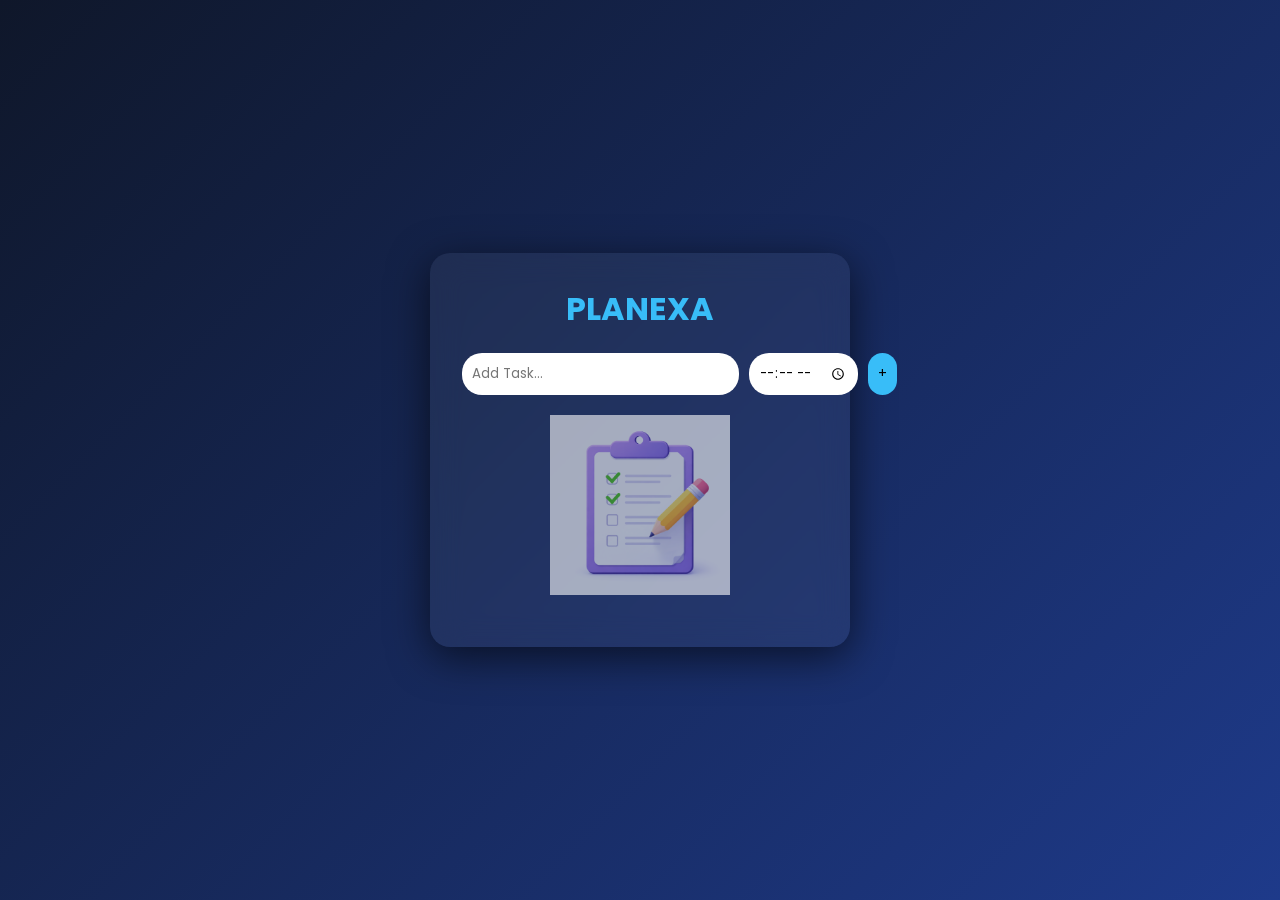
==== index.html @ 07accfc5 "uploded-planexa tasks and features" ====
<!DOCTYPE html>
<html lang="en">
<head>
  <meta charset="UTF-8">
  <meta name="viewport" content="width=device-width, initial-scale=1.0">
  <title>Planexa App</title>

  <link href="https://fonts.googleapis.com/css2?family=Poppins&display=swap" rel="stylesheet">

  <style>
    * {
      margin: 0;
      padding: 0;
      box-sizing: border-box;
      font-family: 'Poppins', sans-serif;
    }

    body {
      display: flex;
      justify-content: center;
      align-items: center;
      min-height: 100vh;
      background: linear-gradient(135deg, #0f172a, #1e3a8a);
    }

    .todo-app {
      width: 100%;
      max-width: 420px;
      padding: 2rem;
      border-radius: 20px;
      background: rgba(255,255,255,0.05);
      backdrop-filter: blur(15px);
      box-shadow: 0 10px 40px rgba(0,0,0,0.6);
      color: white;
    }

    h1 {
      text-align: center;
      margin-bottom: 20px;
      color: #38bdf8;
    }

    .input-area {
      display: flex;
      gap: 10px;
      margin-bottom: 20px;
    }

    input, button {
      border: none;
      outline: none;
      border-radius: 20px;
      padding: 10px;
    }

    #task-input {
      flex: 1;
    }

    #task-time {
      width: 120px;
    }

    button {
      background: #38bdf8;
      cursor: pointer;
    }

    ul {
      list-style: none;
    }

    li {
      display: flex;
      align-items: center;
      justify-content: space-between;
      background: rgba(255,255,255,0.08);
      padding: 10px;
      border-radius: 10px;
      margin-bottom: 10px;
    }

    .completed {
      text-decoration: line-through;
      opacity: 0.5;
    }

    .task-time {
      font-size: 0.8rem;
      color: #cbd5f5;
    }

    .delete-btn {
      cursor: pointer;
      background: none;
      font-size: 1rem;
    }

    .empty-image {
  display: block;
  margin: 20px auto;
  height: 180px;
  opacity: 0.6;
}

  </style>
</head>

<body>

<div class="todo-app">
  <h1>PLANEXA</h1>

  <form class="input-area">
    <input type="text" id="task-input" placeholder="Add Task...">
    <input type="time" id="task-time">
    <button type="submit">+</button>
  </form>
  
  <ul id="task-list"></ul>
  <img class="empty-image" src="./clipboard.png" alt="empty">
</div>

<script>
document.addEventListener('DOMContentLoaded', () => {

  const taskInput = document.getElementById('task-input');
  const taskTime = document.getElementById('task-time');
  const taskList = document.getElementById('task-list');
  const emptyImage = document.querySelector('.empty-image');

  /* 🔥 SHOW / HIDE IMAGE */
  function toggleEmptyState() {
    emptyImage.style.display =
      taskList.children.length === 0 ? 'block' : 'none';
  }

  /* 💾 SAVE */
  function saveTasks() {
    localStorage.setItem('tasks', taskList.innerHTML);
  }

  /* 📥 LOAD */
  function loadTasks() {
    taskList.innerHTML = localStorage.getItem('tasks') || '';

    document.querySelectorAll('.checkbox').forEach(cb => {
      cb.addEventListener('change', handleCheck);
    });

    document.querySelectorAll('.delete-btn').forEach(btn => {
      btn.addEventListener('click', deleteTask);
    });

    toggleEmptyState(); // 🔥 important
  }

  /* ✅ COMPLETE TASK */
  function handleCheck(e) {
    const text = e.target.parentElement.querySelector('.task-text');
    text.classList.toggle('completed');
    saveTasks();
  }

  /* 🗑️ DELETE TASK */
  function deleteTask(e) {
    e.target.parentElement.remove();
    saveTasks();
    toggleEmptyState(); // 🔥 important
  }

  /* ➕ ADD TASK */
  document.querySelector('.input-area').addEventListener('submit', (e) => {
    e.preventDefault();

    const text = taskInput.value.trim();
    const time = taskTime.value;

    if (!text) return;

    const li = document.createElement('li');

    li.innerHTML = `
      <input type="checkbox" class="checkbox">
      <span class="task-text">${text}</span>
      <span class="task-time">${time}</span>
      <button class="delete-btn">🗑️</button>
    `;

    li.querySelector('.checkbox').addEventListener('change', handleCheck);
    li.querySelector('.delete-btn').addEventListener('click', deleteTask);

    taskList.appendChild(li);

    taskInput.value = '';
    taskTime.value = '';

    saveTasks();
    toggleEmptyState(); // 🔥 important
  });

  /* 🚀 INIT */
  loadTasks();
});
</script>

</body>
</html>
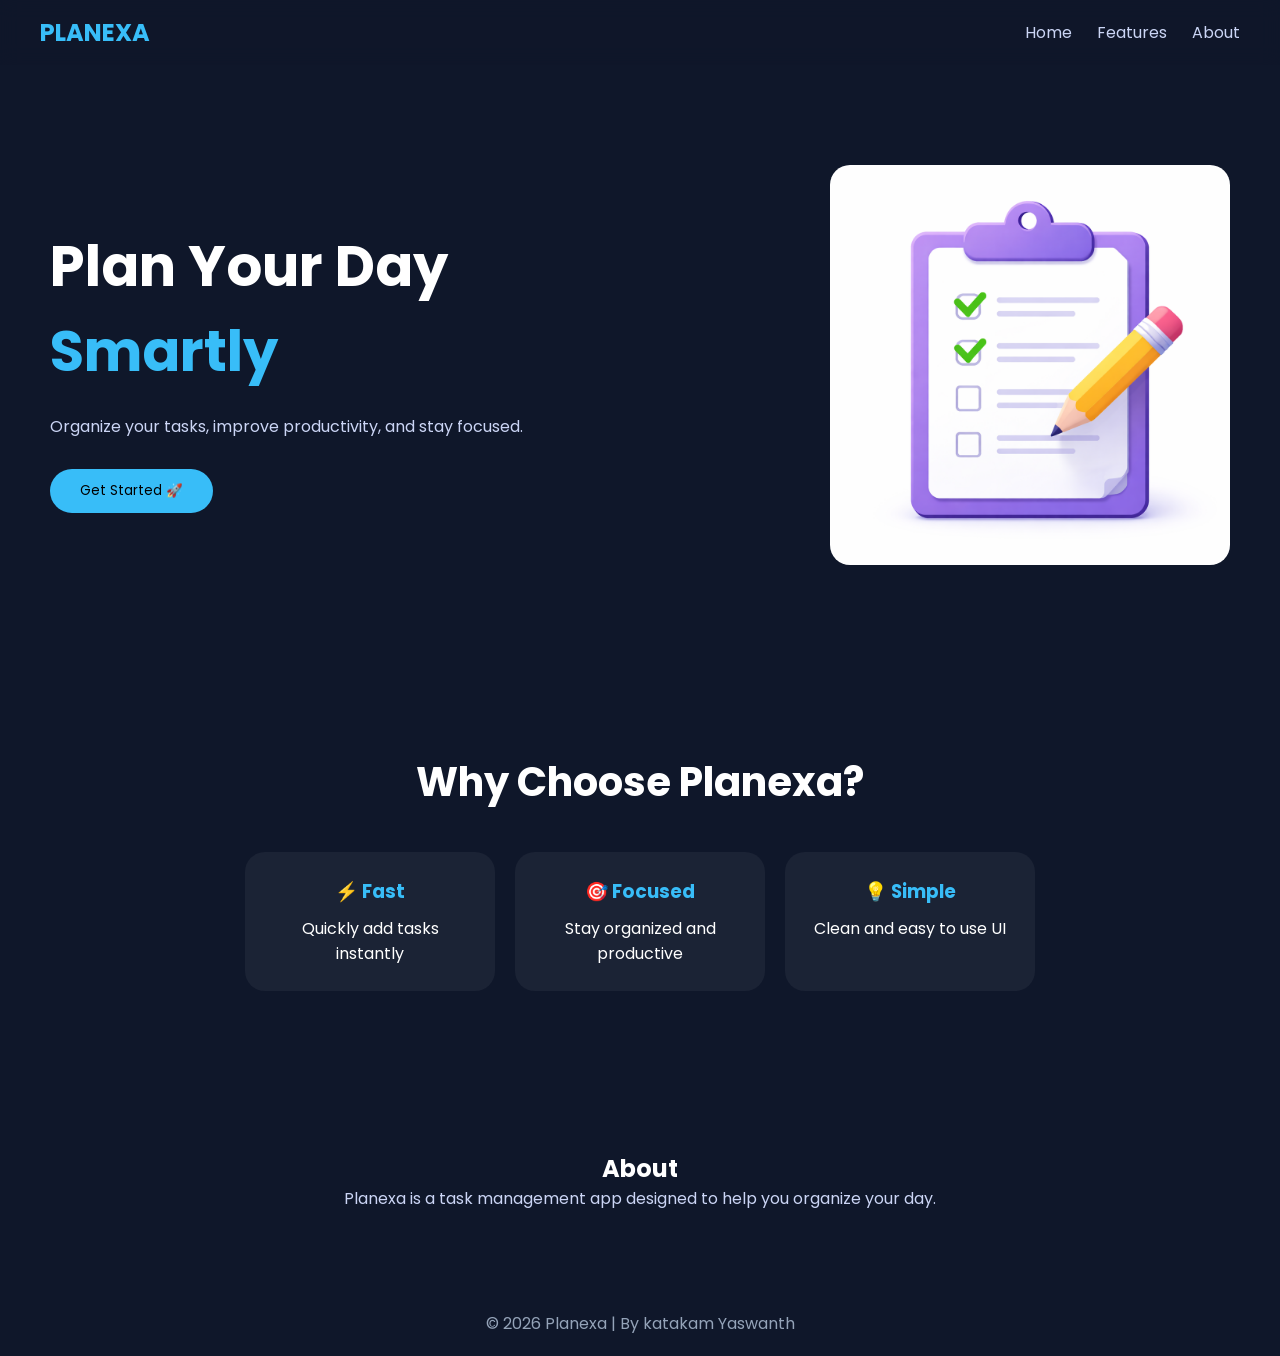
==== commit efb36900: "Add files via upload" ====
--- a/index.html
+++ b/index.html
@@ -3,206 +3,79 @@
 <head>
   <meta charset="UTF-8">
   <meta name="viewport" content="width=device-width, initial-scale=1.0">
-  <title>Planexa App</title>
+  <title>Planexa</title>
 
-  <link href="https://fonts.googleapis.com/css2?family=Poppins&display=swap" rel="stylesheet">
+  <link href="https://fonts.googleapis.com/css2?family=Poppins:wght@300;500;700&display=swap" rel="stylesheet">
 
-  <style>
-    * {
-      margin: 0;
-      padding: 0;
-      box-sizing: border-box;
-      font-family: 'Poppins', sans-serif;
-    }
-
-    body {
-      display: flex;
-      justify-content: center;
-      align-items: center;
-      min-height: 100vh;
-      background: linear-gradient(135deg, #0f172a, #1e3a8a);
-    }
-
-    .todo-app {
-      width: 100%;
-      max-width: 420px;
-      padding: 2rem;
-      border-radius: 20px;
-      background: rgba(255,255,255,0.05);
-      backdrop-filter: blur(15px);
-      box-shadow: 0 10px 40px rgba(0,0,0,0.6);
-      color: white;
-    }
-
-    h1 {
-      text-align: center;
-      margin-bottom: 20px;
-      color: #38bdf8;
-    }
-
-    .input-area {
-      display: flex;
-      gap: 10px;
-      margin-bottom: 20px;
-    }
-
-    input, button {
-      border: none;
-      outline: none;
-      border-radius: 20px;
-      padding: 10px;
-    }
-
-    #task-input {
-      flex: 1;
-    }
-
-    #task-time {
-      width: 120px;
-    }
-
-    button {
-      background: #38bdf8;
-      cursor: pointer;
-    }
-
-    ul {
-      list-style: none;
-    }
-
-    li {
-      display: flex;
-      align-items: center;
-      justify-content: space-between;
-      background: rgba(255,255,255,0.08);
-      padding: 10px;
-      border-radius: 10px;
-      margin-bottom: 10px;
-    }
-
-    .completed {
-      text-decoration: line-through;
-      opacity: 0.5;
-    }
-
-    .task-time {
-      font-size: 0.8rem;
-      color: #cbd5f5;
-    }
-
-    .delete-btn {
-      cursor: pointer;
-      background: none;
-      font-size: 1rem;
-    }
-
-    .empty-image {
-  display: block;
-  margin: 20px auto;
-  height: 180px;
-  opacity: 0.6;
-}
-
-  </style>
+  <link rel="stylesheet" href="a.style.css">
 </head>
 
 <body>
 
-<div class="todo-app">
-  <h1>PLANEXA</h1>
+  <!-- 🔥 NAVBAR -->
+  <nav class="navbar">
+    <h2>PLANEXA</h2>
+    <div class="nav-links">
+      <a href="#home">Home</a>
+      <a href="#features">Features</a>
+      <a href="#about">About</a>
+    </div>
+  </nav>
 
-  <form class="input-area">
-    <input type="text" id="task-input" placeholder="Add Task...">
-    <input type="time" id="task-time">
-    <button type="submit">+</button>
-  </form>
-  
-  <ul id="task-list"></ul>
-  <img class="empty-image" src="./clipboard.png" alt="empty">
-</div>
+  <!-- 🚀 HOME -->
+  <section id="home" class="hero">
+    <div class="hero-text">
+      <h1>Plan Your Day <span>Smartly</span></h1>
+      <p>Organize your tasks, improve productivity, and stay focused.</p>
+      <button onclick="startApp()">Get Started 🚀</button>
+    </div>
 
-<script>
-document.addEventListener('DOMContentLoaded', () => {
+    <div class="hero-image">
+      <img src="./clipboard.png" alt="preview">
+    </div>
+  </section>
 
-  const taskInput = document.getElementById('task-input');
-  const taskTime = document.getElementById('task-time');
-  const taskList = document.getElementById('task-list');
-  const emptyImage = document.querySelector('.empty-image');
+  <!-- 🎯 FEATURES -->
+  <section id="features" class="features">
+    <h2>Why Choose Planexa?</h2>
 
-  /* 🔥 SHOW / HIDE IMAGE */
-  function toggleEmptyState() {
-    emptyImage.style.display =
-      taskList.children.length === 0 ? 'block' : 'none';
-  }
+    <div class="cards">
+      <div class="card">
+        <h3>⚡ Fast</h3>
+        <p>Quickly add tasks instantly</p>
+      </div>
 
-  /* 💾 SAVE */
-  function saveTasks() {
-    localStorage.setItem('tasks', taskList.innerHTML);
-  }
+      <div class="card">
+        <h3>🎯 Focused</h3>
+        <p>Stay organized and productive</p>
+      </div>
 
-  /* 📥 LOAD */
-  function loadTasks() {
-    taskList.innerHTML = localStorage.getItem('tasks') || '';
+      <div class="card">
+        <h3>💡 Simple</h3>
+        <p>Clean and easy to use UI</p>
+      </div>
+    </div>
+  </section>
 
-    document.querySelectorAll('.checkbox').forEach(cb => {
-      cb.addEventListener('change', handleCheck);
-    });
+  <!-- 💡 ABOUT -->
+  <section id="about" class="about">
+    <h2>About</h2>
+    <p>
+      Planexa is a task management app designed to help you
+      organize your day.
+    </p>
+  </section>
 
-    document.querySelectorAll('.delete-btn').forEach(btn => {
-      btn.addEventListener('click', deleteTask);
-    });
+  <!-- 🔚 FOOTER -->
+  <footer>
+    © 2026 Planexa | By katakam Yaswanth 
+  </footer>
 
-    toggleEmptyState(); // 🔥 important
-  }
-
-  /* ✅ COMPLETE TASK */
-  function handleCheck(e) {
-    const text = e.target.parentElement.querySelector('.task-text');
-    text.classList.toggle('completed');
-    saveTasks();
-  }
-
-  /* 🗑️ DELETE TASK */
-  function deleteTask(e) {
-    e.target.parentElement.remove();
-    saveTasks();
-    toggleEmptyState(); // 🔥 important
-  }
-
-  /* ➕ ADD TASK */
-  document.querySelector('.input-area').addEventListener('submit', (e) => {
-    e.preventDefault();
-
-    const text = taskInput.value.trim();
-    const time = taskTime.value;
-
-    if (!text) return;
-
-    const li = document.createElement('li');
-
-    li.innerHTML = `
-      <input type="checkbox" class="checkbox">
-      <span class="task-text">${text}</span>
-      <span class="task-time">${time}</span>
-      <button class="delete-btn">🗑️</button>
-    `;
-
-    li.querySelector('.checkbox').addEventListener('change', handleCheck);
-    li.querySelector('.delete-btn').addEventListener('click', deleteTask);
-
-    taskList.appendChild(li);
-
-    taskInput.value = '';
-    taskTime.value = '';
-
-    saveTasks();
-    toggleEmptyState(); // 🔥 important
-  });
-
-  /* 🚀 INIT */
-  loadTasks();
-});
-</script>
+  <script>
+    function startApp() {
+      window.location.href = "app.html"; // your todo app page
+    }
+  </script>
 
 </body>
 </html>
--- a/a.style.css
+++ b/a.style.css
@@ -0,0 +1,170 @@
+
+* {
+  margin: 0;
+  padding: 0;
+  box-sizing: border-box;
+  font-family: 'Poppins', sans-serif;
+}
+
+html {
+  scroll-behavior: smooth;
+}
+
+body {
+  background: #0f172a;
+  color: white;
+}
+
+/* 🔥 NAVBAR */
+.navbar {
+  position: sticky;
+  top: 0;
+  display: flex;
+  justify-content: space-between;
+  align-items: center;
+  padding: 15px 40px;
+  background: rgba(15,23,42,0.8);
+  backdrop-filter: blur(10px);
+  z-index: 1000;
+}
+
+.navbar h2 {
+  color: #38bdf8;
+}
+
+.nav-links {
+  display: flex;
+  gap: 25px;
+}
+
+.nav-links a {
+  text-decoration: none;
+  color: #cbd5f5;
+  position: relative;
+  transition: 0.3s;
+}
+
+.nav-links a:hover {
+  color: white;
+}
+
+.nav-links a::after {
+  content: '';
+  position: absolute;
+  width: 0%;
+  height: 2px;
+  background: #38bdf8;
+  left: 0;
+  bottom: -5px;
+  transition: 0.3s;
+}
+
+.nav-links a:hover::after {
+  width: 100%;
+}
+
+/* 🚀 HERO */
+.hero {
+  display: flex;
+  justify-content: space-between;
+  align-items: center;
+  padding: 100px 50px;
+  flex-wrap: wrap;
+}
+
+.hero-text {
+  max-width: 500px;
+}
+
+.hero-text h1 {
+  font-size: 3.5rem;
+  margin-bottom: 20px;
+}
+
+.hero-text span {
+  color: #38bdf8;
+}
+
+.hero-text p {
+  margin-bottom: 30px;
+  color: #cbd5f5;
+}
+
+.hero-text button {
+  padding: 12px 30px;
+  border-radius: 30px;
+  border: none;
+  background: #38bdf8;
+  cursor: pointer;
+  transition: 0.3s;
+}
+
+.hero-text button:hover {
+  transform: scale(1.1);
+  box-shadow: 0 0 20px #38bdf8;
+}
+
+.hero-image {
+  width: 400px;
+}
+
+.hero-image img {
+  width: 100%;
+  border-radius: 20px;
+}
+
+/* 🎯 FEATURES */
+.features {
+  padding: 80px 50px;
+  text-align: center;
+}
+
+.features h2 {
+  font-size: 2.5rem;
+  margin-bottom: 40px;
+}
+
+.cards {
+  display: flex;
+  gap: 20px;
+  justify-content: center;
+  flex-wrap: wrap;
+}
+
+.card {
+  background: rgba(255,255,255,0.05);
+  padding: 25px;
+  border-radius: 20px;
+  width: 250px;
+  transition: 0.3s;
+}
+
+.card:hover {
+  transform: translateY(-10px);
+  box-shadow: 0 10px 30px rgba(0,0,0,0.5);
+}
+
+.card h3 {
+  color: #38bdf8;
+  margin-bottom: 10px;
+}
+
+/* 💡 ABOUT */
+.about {
+  padding: 80px 20px;
+  text-align: center;
+}
+
+.about p {
+  max-width: 600px;
+  margin: auto;
+  color: #cbd5f5;
+}
+
+/* 🔚 FOOTER */
+footer {
+  text-align: center;
+  padding: 20px;
+  color: #94a3b8;
+}
+
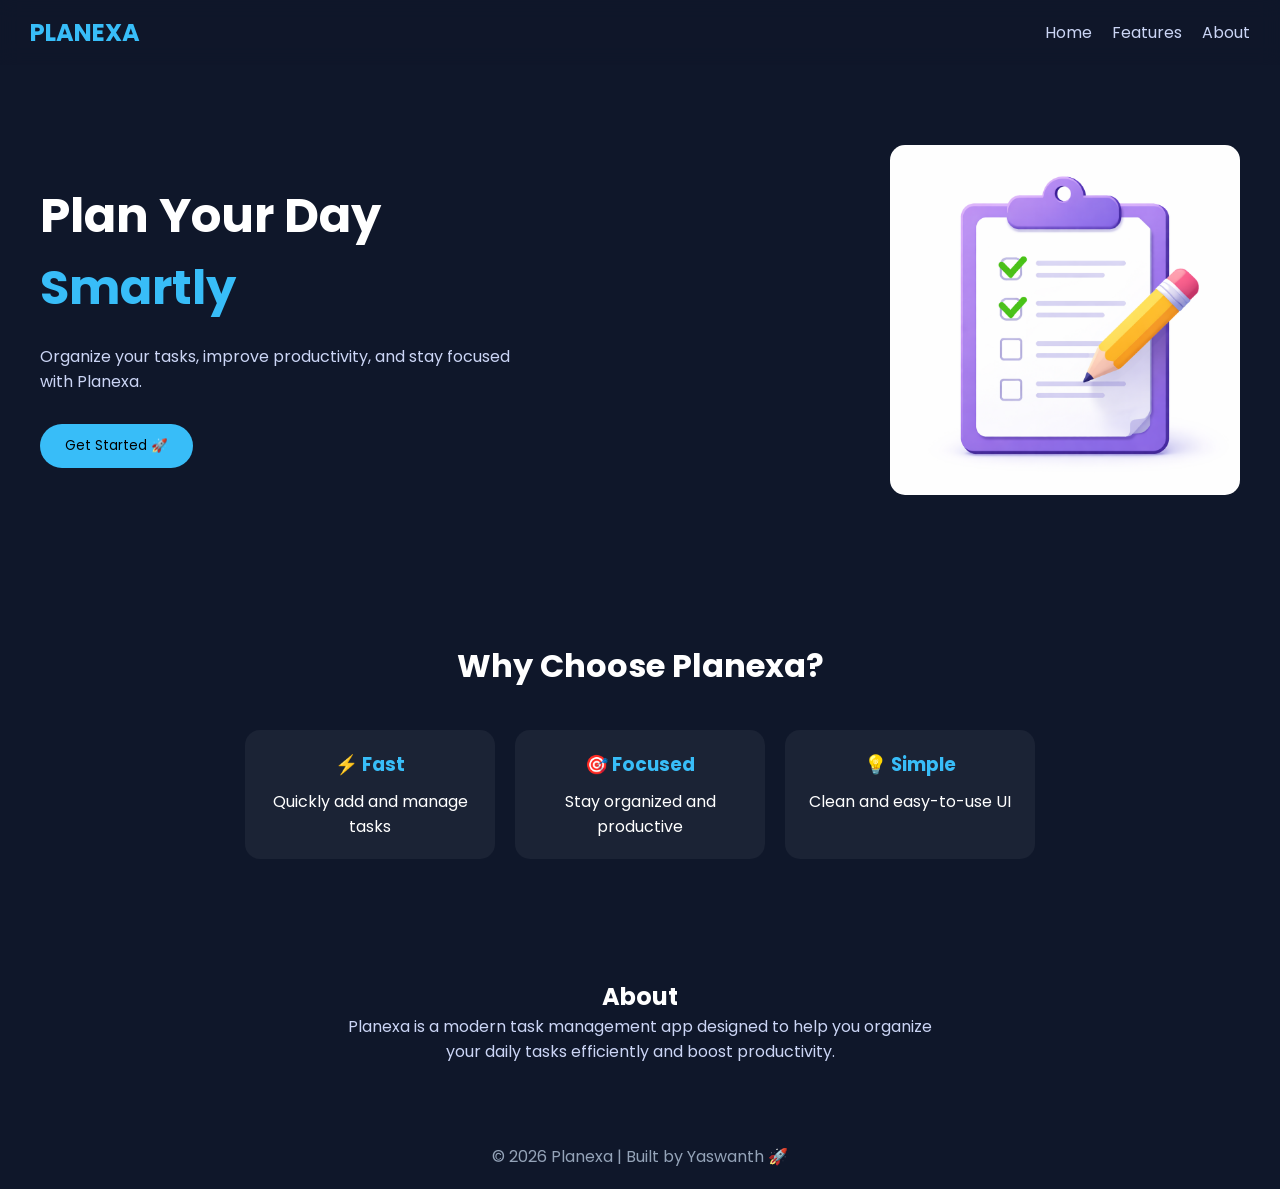
==== commit c5a63dae: "Add files via upload" ====
--- a/index.html
+++ b/index.html
@@ -7,75 +7,74 @@
 
   <link href="https://fonts.googleapis.com/css2?family=Poppins:wght@300;500;700&display=swap" rel="stylesheet">
 
-  <link rel="stylesheet" href="a.style.css">
+  <link rel="stylesheet" href="index.css">
 </head>
 
 <body>
 
-  <!-- 🔥 NAVBAR -->
-  <nav class="navbar">
-    <h2>PLANEXA</h2>
-    <div class="nav-links">
-      <a href="#home">Home</a>
-      <a href="#features">Features</a>
-      <a href="#about">About</a>
-    </div>
-  </nav>
+<!-- 🔥 NAVBAR -->
+<nav>
+  <h2>PLANEXA</h2>
+  <div class="nav-links">
+    <a href="#home">Home</a>
+    <a href="#features">Features</a>
+    <a href="#about">About</a>
+  </div>
+</nav>
 
-  <!-- 🚀 HOME -->
-  <section id="home" class="hero">
-    <div class="hero-text">
-      <h1>Plan Your Day <span>Smartly</span></h1>
-      <p>Organize your tasks, improve productivity, and stay focused.</p>
-      <button onclick="startApp()">Get Started 🚀</button>
+<!-- 🚀 HERO -->
+<section id="home" class="hero">
+  <div class="hero-text">
+    <h1>Plan Your Day <span>Smartly</span></h1>
+    <p>Organize your tasks, improve productivity, and stay focused with Planexa.</p>
+    <button onclick="startApp()">Get Started 🚀</button>
+  </div>
+
+  <div class="hero-image">
+    <img src="./clipboard.png" alt="preview">
+  </div>
+</section>
+
+<!-- 🎯 FEATURES -->
+<section id="features" class="features">
+  <h2>Why Choose Planexa?</h2>
+
+  <div class="cards">
+    <div class="card">
+      <h3>⚡ Fast</h3>
+      <p>Quickly add and manage tasks</p>
     </div>
 
-    <div class="hero-image">
-      <img src="./clipboard.png" alt="preview">
+    <div class="card">
+      <h3>🎯 Focused</h3>
+      <p>Stay organized and productive</p>
     </div>
-  </section>
 
-  <!-- 🎯 FEATURES -->
-  <section id="features" class="features">
-    <h2>Why Choose Planexa?</h2>
+    <div class="card">
+      <h3>💡 Simple</h3>
+      <p>Clean and easy-to-use UI</p>
+    </div>
+  </div>
+</section>
 
-    <div class="cards">
-      <div class="card">
-        <h3>⚡ Fast</h3>
-        <p>Quickly add tasks instantly</p>
-      </div>
+<!-- 💡 ABOUT -->
+<section id="about" class="about">
+  <h2>About</h2>
+  <p>
+    Planexa is a modern task management app designed to help you organize your daily tasks efficiently and boost productivity.
+  </p>
+</section>
 
-      <div class="card">
-        <h3>🎯 Focused</h3>
-        <p>Stay organized and productive</p>
-      </div>
+<!-- 🔚 FOOTER -->
+<footer>
+  © 2026 Planexa | Built by Yaswanth 🚀
+</footer>
 
-      <div class="card">
-        <h3>💡 Simple</h3>
-        <p>Clean and easy to use UI</p>
-      </div>
-    </div>
-  </section>
-
-  <!-- 💡 ABOUT -->
-  <section id="about" class="about">
-    <h2>About</h2>
-    <p>
-      Planexa is a task management app designed to help you
-      organize your day.
-    </p>
-  </section>
-
-  <!-- 🔚 FOOTER -->
-  <footer>
-    © 2026 Planexa | By katakam Yaswanth 
-  </footer>
-
-  <script>
-    function startApp() {
-      window.location.href = "app.html"; // your todo app page
-    }
-  </script>
+<script>
+function startApp() {
+  window.location.href = "app.html"; // your todo page
+}
+</script>
 
 </body>
 </html>
--- a/index.css
+++ b/index.css
@@ -0,0 +1,177 @@
+* {
+  margin: 0;
+  padding: 0;
+  box-sizing: border-box;
+  font-family: 'Poppins', sans-serif;
+}
+
+html {
+  scroll-behavior: smooth;
+}
+
+body {
+  background: #0f172a;
+  color: white;
+}
+
+/* 🔥 NAVBAR */
+nav {
+  position: sticky;
+  top: 0;
+  display: flex;
+  justify-content: space-between;
+  padding: 15px 30px;
+  align-items: center;
+  background: rgba(15,23,42,0.8);
+  backdrop-filter: blur(10px);
+  z-index: 1000;
+}
+
+nav h2 {
+  color: #38bdf8;
+}
+
+nav .nav-links {
+  display: flex;
+  gap: 20px;
+}
+
+nav a {
+  text-decoration: none;
+  color: #cbd5f5;
+  transition: 0.3s;
+}
+
+nav a:hover {
+  color: white;
+}
+
+/* 🚀 HERO */
+.hero {
+  display: flex;
+  justify-content: space-between;
+  align-items: center;
+  padding: 80px 40px;
+  flex-wrap: wrap;
+  gap: 30px;
+}
+
+.hero-text {
+  max-width: 500px;
+}
+
+.hero-text h1 {
+  font-size: 3rem;
+  margin-bottom: 20px;
+}
+
+.hero-text span {
+  color: #38bdf8;
+}
+
+.hero-text p {
+  margin-bottom: 30px;
+  color: #cbd5f5;
+}
+
+.hero-text button {
+  padding: 12px 25px;
+  border-radius: 25px;
+  border: none;
+  background: #38bdf8;
+  cursor: pointer;
+  transition: 0.3s;
+}
+
+.hero-text button:hover {
+  transform: scale(1.1);
+  box-shadow: 0 0 20px #38bdf8;
+}
+
+.hero-image {
+  width: 350px;
+}
+
+.hero-image img {
+  width: 100%;
+  border-radius: 15px;
+}
+
+/* 🎯 FEATURES */
+.features {
+  padding: 60px 20px;
+  text-align: center;
+}
+
+.features h2 {
+  margin-bottom: 40px;
+  font-size: 2rem;
+}
+
+.cards {
+  display: flex;
+  gap: 20px;
+  justify-content: center;
+  flex-wrap: wrap;
+}
+
+.card {
+  width: 250px;
+  padding: 20px;
+  border-radius: 15px;
+  background: rgba(255,255,255,0.05);
+  transition: 0.3s;
+}
+
+.card:hover {
+  transform: translateY(-10px);
+  box-shadow: 0 10px 25px rgba(0,0,0,0.5);
+}
+
+.card h3 {
+  color: #38bdf8;
+  margin-bottom: 10px;
+}
+
+/* 💡 ABOUT */
+.about {
+  padding: 60px 20px;
+  text-align: center;
+}
+
+.about p {
+  max-width: 600px;
+  margin: auto;
+  color: #cbd5f5;
+}
+
+/* 🔚 FOOTER */
+footer {
+  text-align: center;
+  padding: 20px;
+  color: #94a3b8;
+}
+
+/* 📱 RESPONSIVE */
+@media (max-width: 768px) {
+
+  nav {
+    flex-direction: column;
+    gap: 10px;
+  }
+
+  .hero {
+    flex-direction: column;
+    text-align: center;
+  }
+
+  .hero-text h1 {
+    font-size: 2rem;
+  }
+
+  .hero-image {
+    width: 100%;
+    max-width: 300px;
+  }
+
+}
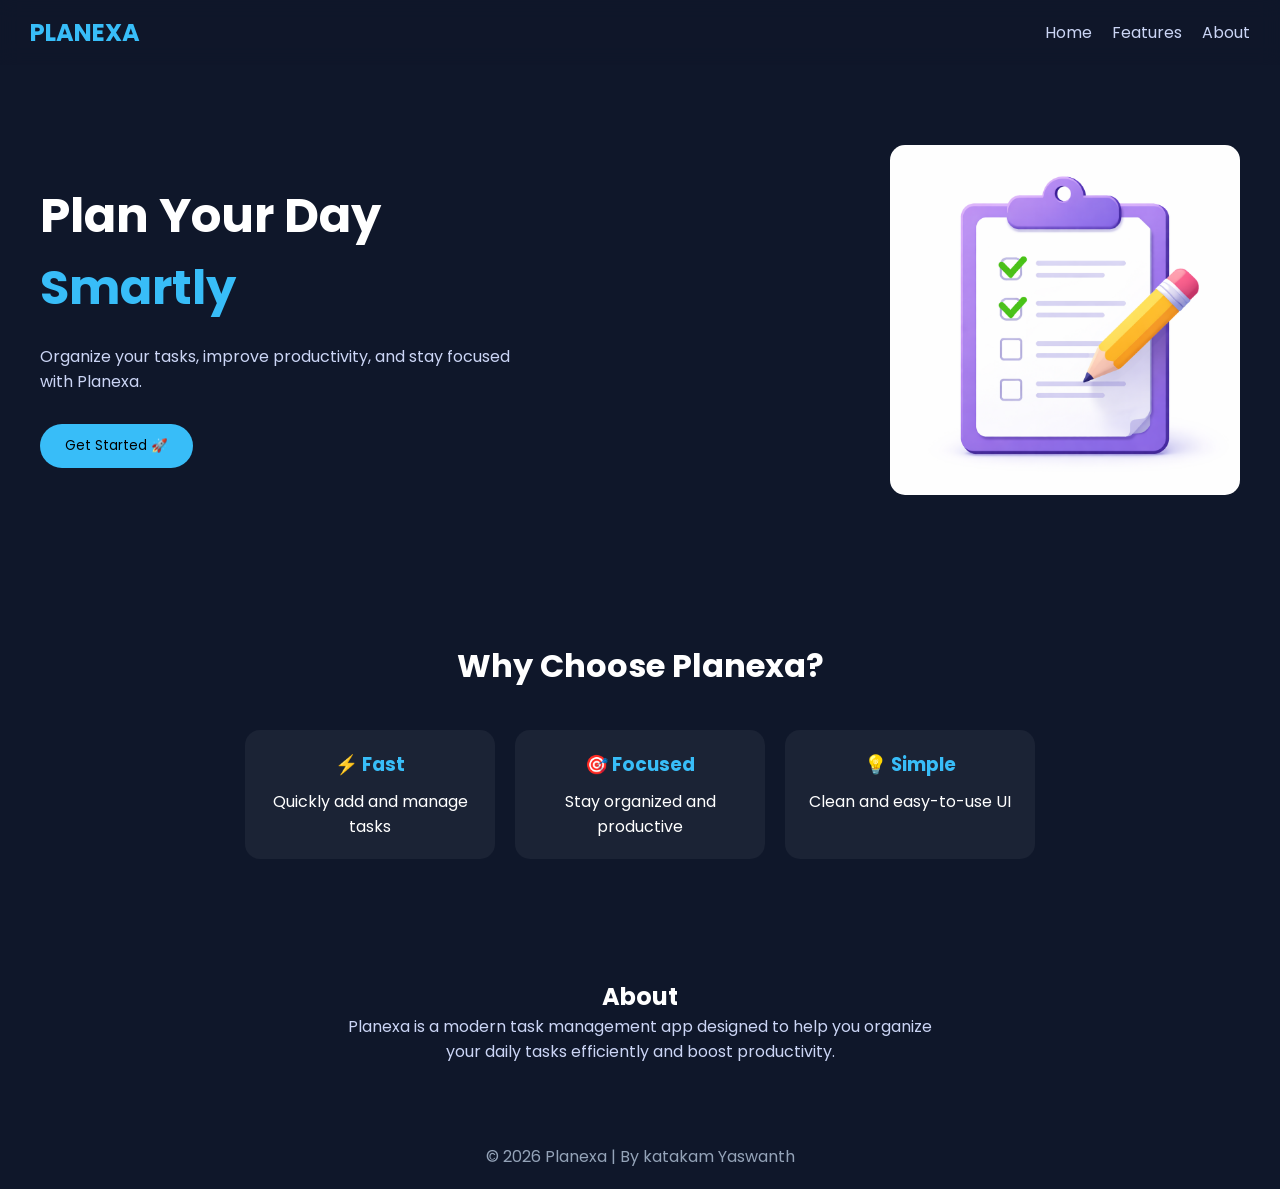
==== commit 723b8b7d: "Add files via upload" ====
--- a/index.html
+++ b/index.html
@@ -67,7 +67,7 @@
 
 <!-- 🔚 FOOTER -->
 <footer>
-  © 2026 Planexa | Built by Yaswanth 🚀
+  © 2026 Planexa | By katakam Yaswanth 
 </footer>
 
 <script>
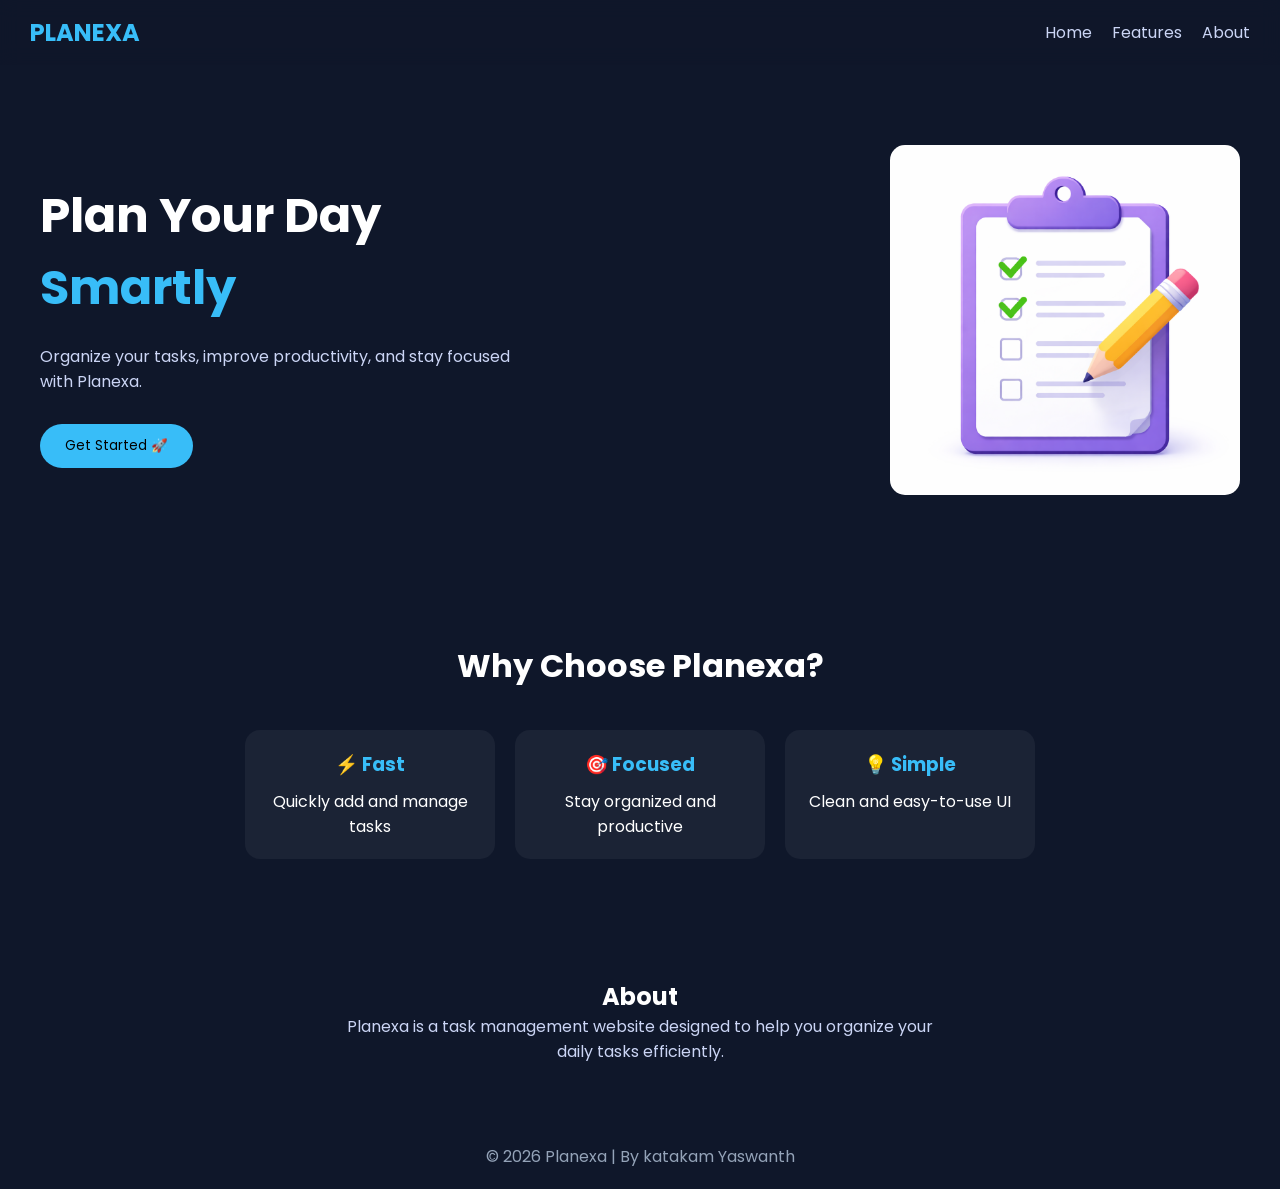
==== commit 3096936e: "Add files via upload" ====
--- a/index.html
+++ b/index.html
@@ -61,7 +61,7 @@
 <section id="about" class="about">
   <h2>About</h2>
   <p>
-    Planexa is a modern task management app designed to help you organize your daily tasks efficiently and boost productivity.
+    Planexa is a task management website designed to help you organize your daily tasks efficiently.
   </p>
 </section>
 
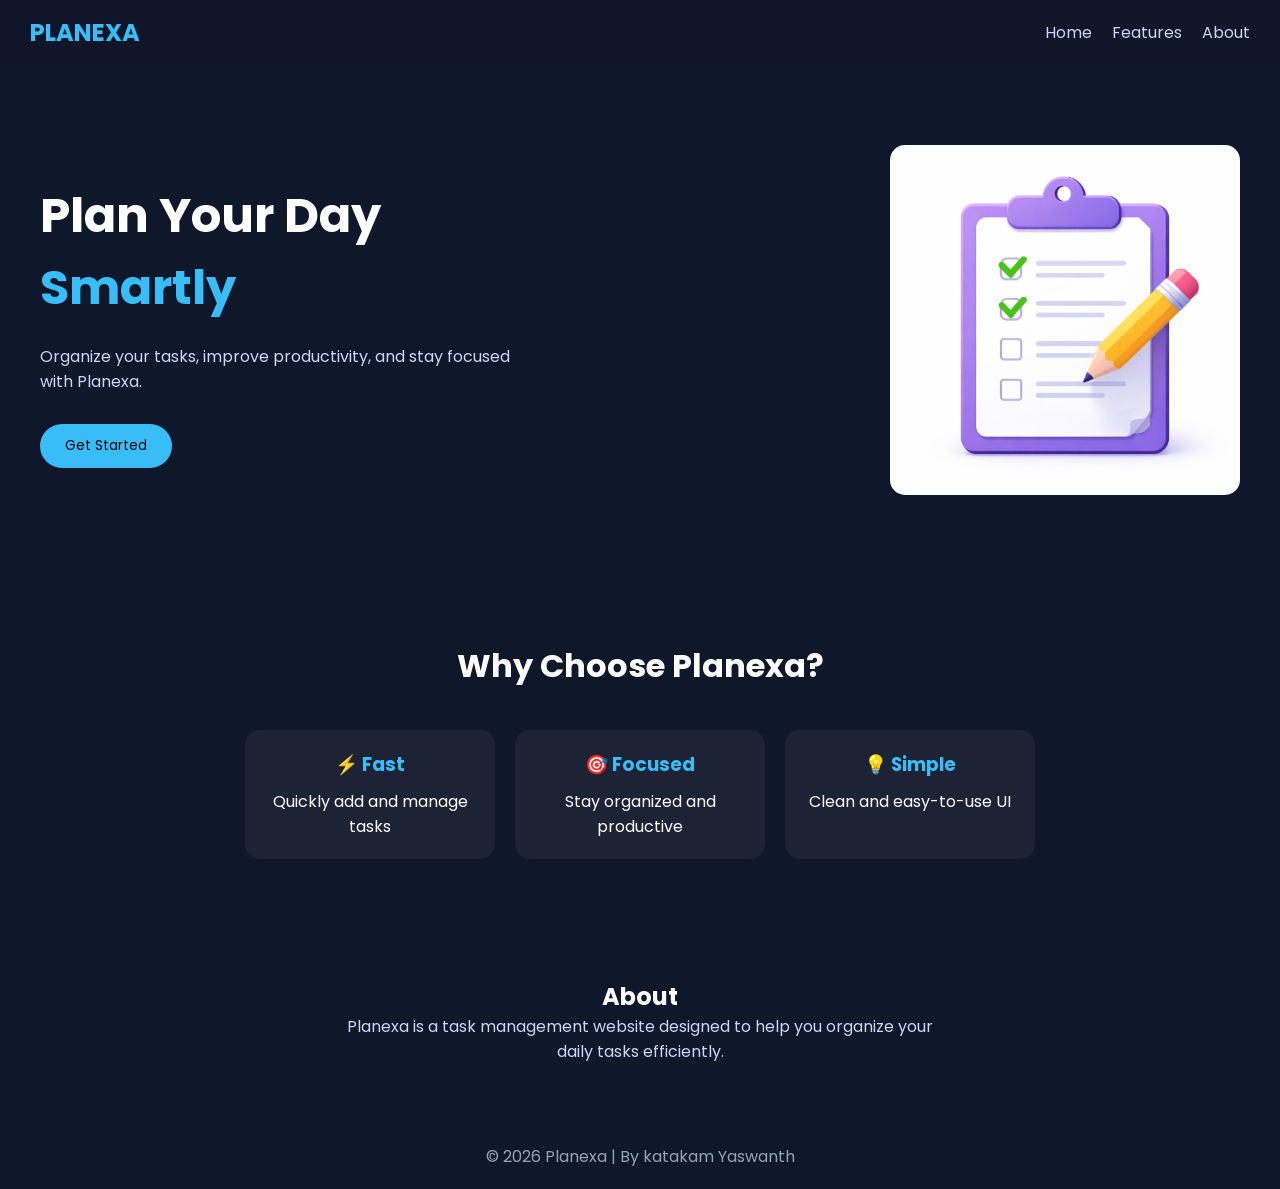
==== commit 877e9ca8: "Add files via upload" ====
--- a/index.html
+++ b/index.html
@@ -11,8 +11,6 @@
 </head>
 
 <body>
-
-<!-- 🔥 NAVBAR -->
 <nav>
   <h2>PLANEXA</h2>
   <div class="nav-links">
@@ -22,12 +20,11 @@
   </div>
 </nav>
 
-<!-- 🚀 HERO -->
 <section id="home" class="hero">
   <div class="hero-text">
     <h1>Plan Your Day <span>Smartly</span></h1>
     <p>Organize your tasks, improve productivity, and stay focused with Planexa.</p>
-    <button onclick="startApp()">Get Started 🚀</button>
+    <button onclick="startApp()">Get Started </button>
   </div>
 
   <div class="hero-image">
@@ -35,7 +32,6 @@
   </div>
 </section>
 
-<!-- 🎯 FEATURES -->
 <section id="features" class="features">
   <h2>Why Choose Planexa?</h2>
 
@@ -57,7 +53,6 @@
   </div>
 </section>
 
-<!-- 💡 ABOUT -->
 <section id="about" class="about">
   <h2>About</h2>
   <p>
@@ -65,14 +60,13 @@
   </p>
 </section>
 
-<!-- 🔚 FOOTER -->
 <footer>
   © 2026 Planexa | By katakam Yaswanth 
 </footer>
 
 <script>
 function startApp() {
-  window.location.href = "app.html"; // your todo page
+  window.location.href = "app.html"; 
 }
 </script>
 
